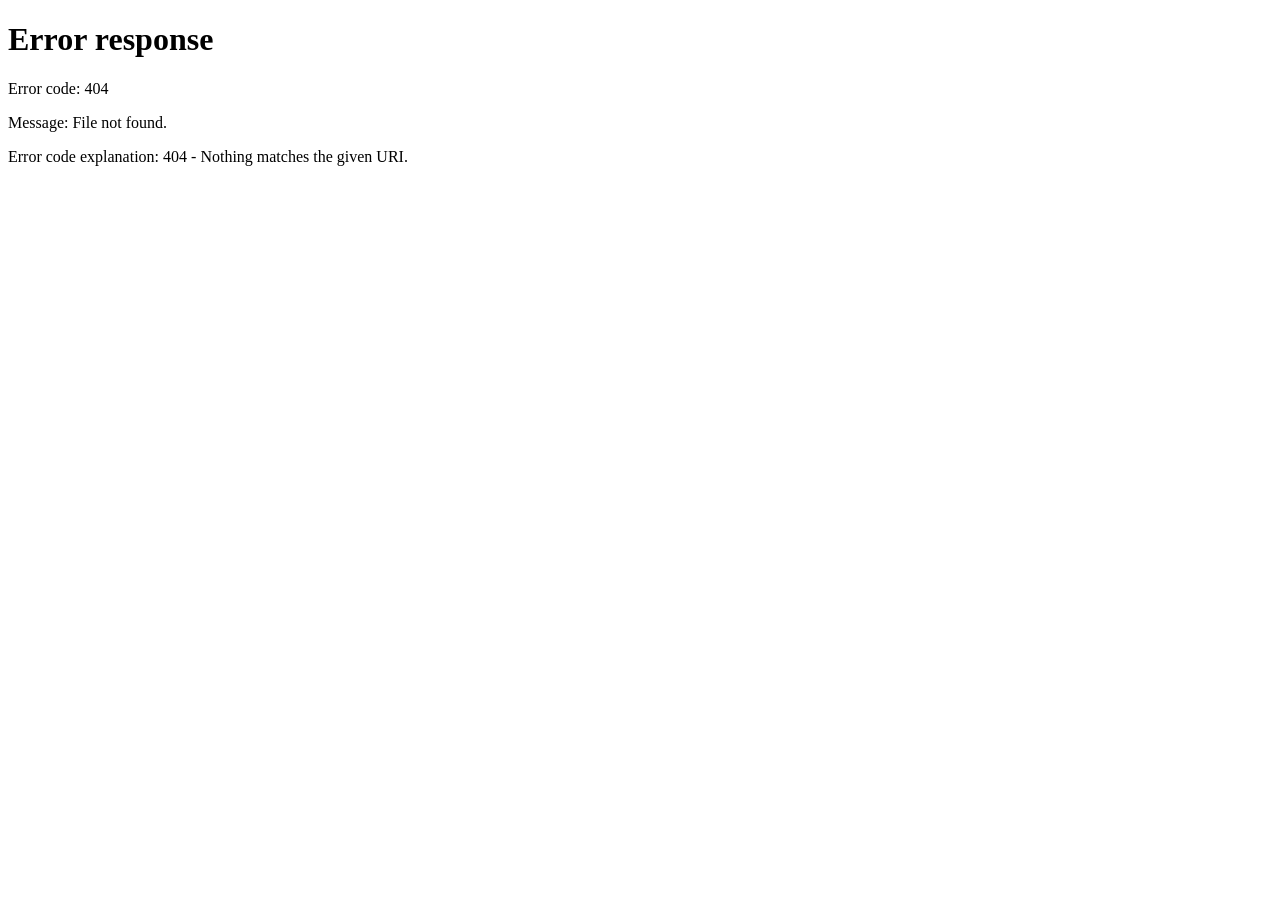
==== index.html @ 9e2009c6 "Add root page redirect to Forma3D website" ====
<!DOCTYPE html>
<html lang="es">
<head>
  <meta charset="UTF-8">
  <meta name="viewport" content="width=device-width, initial-scale=1.0">
  <meta http-equiv="refresh" content="0; url=/Forma3D/Web/Html/">
  <title>Forma3D</title>
  <script>window.location.replace('/Forma3D/Web/Html/');</script>
</head>
<body>
  <p>Abriendo Forma3D… <a href="/Forma3D/Web/Html/">Pulsa aquí si no se abre automáticamente.</a></p>
</body>
</html>
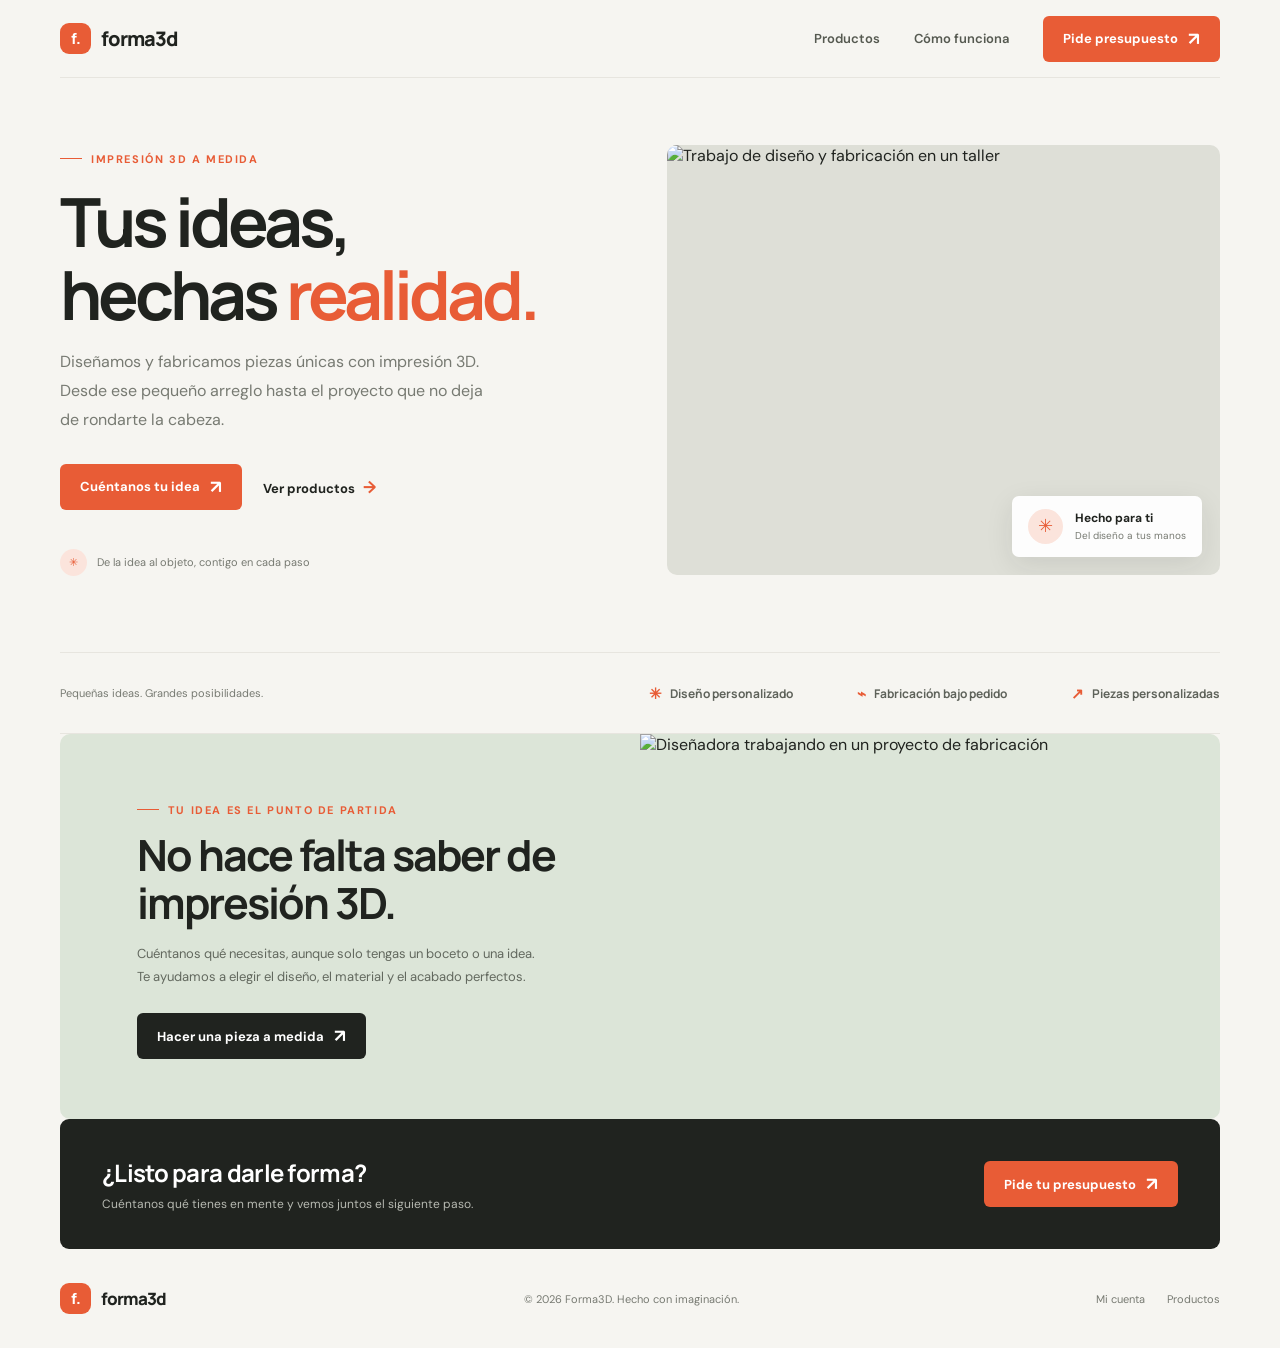
==== commit 187ece8f: "Actualiza web" ====
--- a/index.html
+++ b/index.html
@@ -1,13 +1,78 @@
-<!DOCTYPE html>
+﻿<!DOCTYPE html>
 <html lang="es">
 <head>
-  <meta charset="UTF-8">
-  <meta name="viewport" content="width=device-width, initial-scale=1.0">
-  <meta http-equiv="refresh" content="0; url=/Forma3D/Web/Html/">
-  <title>Forma3D</title>
-  <script>window.location.replace('/Forma3D/Web/Html/');</script>
+    <meta charset="UTF-8">
+    <meta name="viewport" content="width=device-width, initial-scale=1.0">
+    <meta name="theme-color" content="#f6f5f1">
+    <meta name="description" content="Impresión 3D a medida para tus ideas. Diseño, prototipos y piezas únicas, fabricadas localmente.">
+    <title>Forma3D — Ideas que toman forma</title>
+    <link rel="preconnect" href="https://fonts.googleapis.com">
+    <link rel="preconnect" href="https://fonts.gstatic.com" crossorigin>
+    <link href="https://fonts.googleapis.com/css2?family=DM+Sans:wght@400;500;600;700&family=Manrope:wght@400;500;600;700;800&display=swap" rel="stylesheet">
+    <link rel="stylesheet" href="css/styles.css">
 </head>
 <body>
-  <p>Abriendo Forma3D… <a href="/Forma3D/Web/Html/">Pulsa aquí si no se abre automáticamente.</a></p>
+<header class="shell topbar">
+        <a class="brand" href="index.html" aria-label="Forma3D, inicio"><span class="brand-mark">f.</span>forma3d</a>
+        <nav class="nav-links" aria-label="Navegación principal">
+            <a href="productos.html#productos">Productos</a>
+            <a href="proceso.html#proceso">Cómo funciona</a>
+            <a class="button button-accent" href="cuenta.html">Pide presupuesto <span class="button-arrow" aria-hidden="true">↗</span></a>
+        </nav>
+    </header>
+    <main>
+
+        <section class="shell hero" aria-labelledby="hero-title">
+            <div class="hero-copy">
+                <span class="eyebrow">Impresión 3D a medida</span>
+                <h1 id="hero-title">Tus ideas,<br>hechas <span>realidad.</span></h1>
+                <p>Diseñamos y fabricamos piezas únicas con impresión 3D. Desde ese pequeño arreglo hasta el proyecto que no deja de rondarte la cabeza.</p>
+                <div class="hero-actions">
+                    <a class="button button-accent" href="cuenta.html">Cuéntanos tu idea <span class="button-arrow" aria-hidden="true">↗</span></a>
+                    <a class="text-link" href="productos.html#productos">Ver productos <span aria-hidden="true">→</span></a>
+                </div>
+                <div class="hero-note"><span class="hero-note-mark" aria-hidden="true">✳</span><span>De la idea al objeto, contigo en cada paso</span></div>
+            </div>
+            <div class="hero-art">
+                <img src="https://images.unsplash.com/photo-1581091226825-a6a2a5aee158?auto=format&amp;fit=crop&amp;w=1000&amp;q=85" alt="Trabajo de diseño y fabricación en un taller">
+                <div class="art-label">
+                    <span class="label-icon" aria-hidden="true">✳</span>
+                    <span><strong>Hecho para ti</strong><small>Del diseño a tus manos</small></span>
+                </div>
+            </div>
+        </section>
+
+        <div class="shell trust-strip" aria-label="Ventajas">
+            <p>Pequeñas ideas. Grandes posibilidades.</p>
+            <div class="trust-items">
+                <span><b aria-hidden="true">✳</b> Diseño personalizado</span>
+                <span><b aria-hidden="true">⌁</b> Fabricación bajo pedido</span>
+                <span><b aria-hidden="true">↗</b> Piezas personalizadas</span>
+            </div>
+        </div>
+
+        <section class="shell custom" aria-labelledby="custom-title">
+            <div class="custom-copy">
+                <span class="eyebrow">Tu idea es el punto de partida</span>
+                <h2 id="custom-title">No hace falta saber de impresión 3D.</h2>
+                <p>Cuéntanos qué necesitas, aunque solo tengas un boceto o una idea. Te ayudamos a elegir el diseño, el material y el acabado perfectos.</p>
+                <a class="button" href="cuenta.html">Hacer una pieza a medida <span class="button-arrow" aria-hidden="true">↗</span></a>
+            </div>
+            <div class="custom-image"><img src="https://images.unsplash.com/photo-1581092160562-40aa08e78837?auto=format&amp;fit=crop&amp;w=900&amp;q=85" alt="Diseñadora trabajando en un proyecto de fabricación" loading="lazy"></div>
+        </section>
+
+        <section class="shell cta" aria-labelledby="cta-title">
+            <div><h2 id="cta-title">¿Listo para darle forma?</h2><p>Cuéntanos qué tienes en mente y vemos juntos el siguiente paso.</p></div>
+            <a class="button button-accent" href="cuenta.html">Pide tu presupuesto <span class="button-arrow" aria-hidden="true">↗</span></a>
+        </section>
+    
+    </main>
+<footer class="shell">
+        <div class="footer-inner">
+            <a class="brand" href="index.html" aria-label="Forma3D, inicio"><span class="brand-mark">f.</span>forma3d</a>
+            <p class="copyright">© 2026 Forma3D. Hecho con imaginación.</p>
+            <div class="footer-links"><a href="cuenta.html">Mi cuenta</a><a href="productos.html#productos">Productos</a></div>
+        </div>
+    </footer>
 </body>
 </html>
--- a/css/styles.css
+++ b/css/styles.css
@@ -0,0 +1,307 @@
+﻿:root {
+            color-scheme: light;
+            --ink: #20231f;
+            --muted: #777a72;
+            --paper: #f6f5f1;
+            --white: #fff;
+            --accent: #e85c36;
+            --line: #e7e5df;
+            --green: #dce5d8;
+            --font-body: "DM Sans", sans-serif;
+            --font-display: "Manrope", sans-serif;
+        }
+
+        * { box-sizing: border-box; }
+        html { scroll-behavior: smooth; }
+        body {
+            margin: 0;
+            background: var(--paper);
+            color: var(--ink);
+            font-family: var(--font-body);
+            -webkit-font-smoothing: antialiased;
+        }
+
+        a { color: inherit; text-decoration: none; }
+        button, a { -webkit-tap-highlight-color: transparent; }
+        .shell { width: min(1160px, calc(100% - 48px)); margin: 0 auto; }
+        .topbar {
+            height: 78px;
+            display: flex;
+            align-items: center;
+            justify-content: space-between;
+            border-bottom: 1px solid var(--line);
+        }
+        .brand { display: inline-flex; align-items: center; gap: 10px; font: 800 20px var(--font-display); letter-spacing: -1px; }
+        .brand-mark {
+            display: grid;
+            width: 31px;
+            height: 31px;
+            place-items: center;
+            border-radius: 9px;
+            background: var(--accent);
+            color: white;
+            font-size: 15px;
+            letter-spacing: 0;
+        }
+        .nav-links { display: flex; align-items: center; gap: 34px; color: #555950; font-size: 13px; font-weight: 600; }
+        .nav-links a:hover, .footer-links a:hover { color: var(--accent); }
+        .button {
+            display: inline-flex;
+            min-height: 46px;
+            align-items: center;
+            justify-content: center;
+            gap: 10px;
+            padding: 0 20px;
+            border: 0;
+            border-radius: 6px;
+            background: var(--ink);
+            color: white;
+            font: 700 13px var(--font-body);
+            transition: transform .2s ease, background .2s ease;
+        }
+        .button:hover { transform: translateY(-2px); background: #383c36; }
+        .button-accent { background: var(--accent); }
+        .button-accent:hover { background: #cf4e2c; }
+        .button-arrow { font-size: 18px; line-height: 0; }
+
+        .hero {
+            min-height: 574px;
+            display: grid;
+            grid-template-columns: 1fr 1fr;
+            align-items: center;
+            gap: 54px;
+            padding: 64px 0 75px;
+        }
+        .eyebrow {
+            display: inline-flex;
+            align-items: center;
+            gap: 9px;
+            color: var(--accent);
+            font-size: 11px;
+            font-weight: 700;
+            letter-spacing: 1.6px;
+            text-transform: uppercase;
+        }
+        .eyebrow::before { width: 22px; height: 1px; background: currentColor; content: ""; }
+        h1, h2, h3, p { margin-top: 0; }
+        h1 {
+            max-width: 580px;
+            margin: 19px 0 18px;
+            font: 700 clamp(46px, 5.3vw, 68px)/1.07 var(--font-display);
+            letter-spacing: -4px;
+        }
+        h1 span { color: var(--accent); }
+        .hero-copy > p { max-width: 440px; margin-bottom: 29px; color: var(--muted); font-size: 16px; line-height: 1.8; }
+        .hero-actions { display: flex; align-items: center; gap: 21px; }
+        .text-link { font-size: 13px; font-weight: 700; }
+        .text-link span { margin-left: 5px; color: var(--accent); font-size: 17px; }
+        .hero-note { display: flex; align-items: center; gap: 10px; margin-top: 39px; color: var(--muted); font-size: 11px; }
+        .hero-note-mark { display: grid; width: 27px; height: 27px; place-items: center; border-radius: 50%; background: #fbe4dc; color: var(--accent); }
+        .hero-art {
+            position: relative;
+            min-height: 430px;
+            overflow: hidden;
+            border-radius: 10px;
+            background: #dedfd7;
+        }
+        .hero-art img { width: 100%; height: 430px; display: block; object-fit: cover; }
+        .art-label {
+            position: absolute;
+            right: 18px;
+            bottom: 18px;
+            display: flex;
+            align-items: center;
+            gap: 12px;
+            padding: 13px 16px;
+            border-radius: 7px;
+            background: rgba(255,255,255,.94);
+            box-shadow: 0 8px 28px #20231f18;
+        }
+        .label-icon { display: grid; width: 35px; height: 35px; place-items: center; border-radius: 50%; background: #fbe4dc; color: var(--accent); font-size: 18px; }
+        .art-label strong, .art-label small { display: block; }
+        .art-label strong { margin-bottom: 3px; font-size: 12px; }
+        .art-label small { color: var(--muted); font-size: 10px; }
+        .trust-strip { display: flex; min-height: 82px; align-items: center; justify-content: space-between; gap: 20px; border-top: 1px solid var(--line); border-bottom: 1px solid var(--line); }
+        .trust-strip p { margin: 0; color: var(--muted); font-size: 11px; }
+        .trust-items { display: flex; gap: clamp(24px, 5vw, 65px); color: #5e625a; font: 700 12px var(--font-display); }
+        .trust-items span { display: inline-flex; align-items: center; gap: 8px; }
+        .trust-items b { color: var(--accent); font-size: 15px; }
+
+        .section { padding: 96px 0; }
+        .section-heading { display: flex; align-items: end; justify-content: space-between; gap: 24px; margin-bottom: 36px; }
+        .section-heading h1, .section-heading h2 { margin: 12px 0 0; font: 700 clamp(30px, 4vw, 42px)/1.15 var(--font-display); letter-spacing: -2px; }
+        .section-heading > p { max-width: 350px; margin-bottom: 2px; color: var(--muted); font-size: 13px; line-height: 1.7; }
+        .product-grid { display: grid; grid-template-columns: repeat(3, 1fr); gap: 20px; }
+        .product-card { overflow: hidden; border: 1px solid var(--line); border-radius: 8px; background: var(--white); }
+        .product-image { height: 230px; overflow: hidden; background: #e6e5dd; }
+        .product-image img { width: 100%; height: 100%; display: block; object-fit: cover; transition: transform .4s ease; }
+        .product-card:hover .product-image img { transform: scale(1.04); }
+        .product-info { display: flex; align-items: center; justify-content: space-between; gap: 12px; padding: 19px 20px; }
+        .product-info h3 { margin: 0 0 5px; font: 700 15px var(--font-display); }
+        .product-info p { margin: 0; color: var(--muted); font-size: 11px; }
+        .product-price { flex-shrink: 0; color: var(--accent); font-size: 12px; font-weight: 700; }
+        .center-link { display: flex; justify-content: center; margin-top: 31px; }
+
+        .custom {
+            display: grid;
+            grid-template-columns: 1fr 1fr;
+            overflow: hidden;
+            border-radius: 10px;
+            background: var(--green);
+        }
+        .custom-copy { align-self: center; padding: 60px clamp(28px, 6vw, 78px); }
+        .custom-copy h2 { margin: 14px 0; font: 700 clamp(30px, 4vw, 43px)/1.13 var(--font-display); letter-spacing: -2px; }
+        .custom-copy p { max-width: 410px; margin-bottom: 25px; color: #62685e; font-size: 13px; line-height: 1.8; }
+        .custom-image { min-height: 360px; }
+        .custom-image img { width: 100%; height: 100%; min-height: 360px; display: block; object-fit: cover; }
+        .steps { display: grid; grid-template-columns: repeat(3, 1fr); gap: 26px; padding-top: 5px; }
+        .step { padding: 24px 23px; border-top: 1px solid #c9c7bf; }
+        .step-number { color: var(--accent); font: 700 12px var(--font-display); }
+        .step h3 { margin: 18px 0 9px; font: 700 17px var(--font-display); }
+        .step p { max-width: 280px; margin: 0; color: var(--muted); font-size: 12px; line-height: 1.8; }
+        .cta {
+            display: flex;
+            align-items: center;
+            justify-content: space-between;
+            gap: 24px;
+            padding: 37px 42px;
+            border-radius: 9px;
+            background: var(--ink);
+            color: white;
+        }
+        .cta h2 { margin: 0 0 7px; font: 700 24px var(--font-display); letter-spacing: -.7px; }
+        .cta p { margin: 0; color: #b6b9b1; font-size: 12px; }
+        footer { padding: 34px 0; }
+        .footer-inner { display: flex; align-items: center; justify-content: space-between; gap: 20px; }
+        .footer-inner .brand { font-size: 17px; }
+        .copyright, .footer-links { color: var(--muted); font-size: 11px; }
+        .footer-links { display: flex; gap: 22px; }
+        .footer-inner p { margin: 0; }
+
+        @media (max-width: 760px) {
+            .shell { width: min(100% - 36px, 560px); }
+            .topbar { height: auto; min-height: 68px; flex-wrap: wrap; gap: 10px; padding: 10px 0; }
+            .nav-links { width: 100%; justify-content: space-between; gap: 8px; font-size: 11px; }
+            .nav-links .button { min-height: 36px; padding: 0 8px; font-size: 10px; }
+            .hero { grid-template-columns: 1fr; gap: 34px; padding: 56px 0 45px; }
+            h1 { max-width: 510px; font-size: clamp(47px, 12vw, 65px); letter-spacing: -3px; }
+            .hero-copy > p { font-size: 14px; }
+            .hero-art, .hero-art img { min-height: 320px; height: 320px; }
+            .trust-strip { min-height: 100px; align-items: flex-start; justify-content: center; flex-direction: column; gap: 13px; padding: 17px 0; }
+            .trust-items { width: 100%; justify-content: space-between; gap: 10px; font-size: 10px; }
+            .trust-items span { gap: 5px; }
+            .section { padding: 68px 0; }
+            .section-heading { align-items: flex-start; flex-direction: column; gap: 14px; margin-bottom: 25px; }
+            .product-grid { grid-template-columns: 1fr; gap: 14px; }
+            .product-card { display: grid; grid-template-columns: 40% 1fr; }
+            .product-image { height: 145px; }
+            .product-info { padding: 14px; }
+            .product-info h3 { font-size: 13px; }
+            .product-price { font-size: 11px; }
+            .custom { grid-template-columns: 1fr; }
+            .custom-copy { padding: 39px 27px; }
+            .custom-image, .custom-image img { min-height: 260px; height: 260px; }
+            .steps { grid-template-columns: 1fr; gap: 9px; }
+            .step { padding: 17px 10px; }
+            .step h3 { margin-top: 10px; }
+            .cta { align-items: flex-start; flex-direction: column; padding: 30px 25px; }
+            .footer-inner { align-items: flex-start; flex-direction: column; }
+            .copyright { order: 2; }
+        }
+        @media (prefers-reduced-motion: reduce) {
+            *, *::before, *::after { scroll-behavior: auto !important; transition-duration: .01ms !important; }
+        }
+
+.nav-links a[aria-current='page'] { color: var(--accent); }
+[hidden] { display: none !important; }
+
+.account-page { min-height: 65vh; padding: 66px 0 90px; }
+.account-intro { max-width: 720px; margin-bottom: 30px; }
+.account-intro h1 { margin: 14px 0 8px; font-size: clamp(36px, 5vw, 52px); }
+.account-intro > p:not(.feedback) { color: var(--muted); font-size: 13px; }
+.account-email { min-height: 0; }
+.feedback { margin: 18px 0 0; padding: 13px 15px; border: 1px solid #c8d8c1; border-radius: 6px; background: #eaf1e6; color: #364633; font-size: 13px; line-height: 1.6; }
+.feedback-error { border-color: #efc4b8; background: #fff0eb; color: #9c3d28; }
+.auth-card, .new-request-card, .admin-notice { padding: clamp(24px, 5vw, 42px); border: 1px solid var(--line); border-radius: 9px; background: var(--white); }
+.auth-card { width: min(100%, 510px); margin: 0 auto; }
+.auth-card h2, .new-request-card h2 { margin: 0 0 9px; font: 700 25px var(--font-display); letter-spacing: -.8px; }
+.auth-card > p, .new-request-card > div > p, .admin-notice p { margin: 0 0 24px; color: var(--muted); font-size: 13px; line-height: 1.7; }
+#auth-form, #request-form, .quote-form, .status-form { display: grid; gap: 17px; }
+#auth-form { margin-top: 23px; }
+#auth-form label, #request-form label, .quote-form label, .status-form label { display: grid; gap: 8px; color: #454940; font-size: 12px; font-weight: 700; }
+#auth-form input, #request-form input, #request-form textarea, .quote-form input, .quote-form textarea, .status-form select {
+    width: 100%;
+    min-height: 45px;
+    padding: 11px 12px;
+    border: 1px solid #dcdad3;
+    border-radius: 5px;
+    background: white;
+    color: var(--ink);
+    font: 400 13px var(--font-body);
+}
+#request-form input[type="file"] { height: auto; min-height: 48px; }
+#request-form textarea, .quote-form textarea { min-height: 92px; resize: vertical; }
+#auth-form input:focus, #request-form input:focus, #request-form textarea:focus, .quote-form input:focus, .quote-form textarea:focus, .status-form select:focus { outline: 2px solid #e85c3666; border-color: var(--accent); }
+#auth-form button, #request-form button, .quote-form button, .status-form button { justify-self: start; cursor: pointer; }
+button:disabled { cursor: wait; opacity: .65; }
+.mode-button { margin-top: 21px; padding: 5px 0; border: 0; background: none; color: var(--accent); cursor: pointer; }
+.dashboard-toolbar { display: flex; align-items: center; justify-content: space-between; gap: 20px; margin-bottom: 23px; }
+.dashboard-toolbar p { margin: 0; color: var(--muted); font-size: 12px; }
+.dashboard-toolbar strong { color: var(--ink); }
+.button-secondary { border: 1px solid var(--line); background: white; color: var(--ink); }
+.button-secondary:hover { background: #f0eee8; }
+.new-request-card { display: grid; grid-template-columns: .8fr 1.2fr; gap: clamp(24px, 6vw, 64px); align-items: start; background: var(--green); }
+.new-request-card h2 { margin-top: 14px; font-size: clamp(25px, 4vw, 34px); }
+.new-request-card > div > p { margin: 0; }
+.requests-section { padding-top: 67px; }
+.requests-section .section-heading { margin-bottom: 23px; }
+.requests-section .section-heading h2 { font-size: 30px; }
+.status-filter { display: grid; min-width: 205px; gap: 7px; color: var(--muted); font-size: 11px; font-weight: 600; }
+.status-filter select { min-height: 39px; padding: 8px 11px; border: 1px solid #dcdad3; border-radius: 5px; background: white; color: var(--ink); font: 500 12px var(--font-body); }
+.history-section { margin-top: 15px; padding-top: 34px; border-top: 1px solid var(--line); }
+.request-list { display: grid; grid-template-columns: repeat(2, minmax(0, 1fr)); gap: 17px; }
+.request-card { padding: 21px; border: 1px solid var(--line); border-radius: 8px; background: white; }
+.request-card-heading { display: flex; align-items: flex-start; justify-content: space-between; gap: 12px; margin-bottom: 17px; }
+.request-date { color: var(--muted); font-size: 10px; }
+.request-card h3 { margin: 6px 0 0; font: 700 16px var(--font-display); overflow-wrap: anywhere; }
+.status-badge { flex: 0 0 auto; padding: 6px 9px; border-radius: 20px; background: #f0eee8; color: #5d6058; font-size: 10px; font-weight: 700; }
+.status-pending { background: #fff2d6; color: #735312; }
+.status-quoted { background: #eaf1e6; color: #3f6334; }
+.status-accepted, .status-in_progress { background: #e7eff8; color: #345579; }
+.status-completed { background: #e7efe8; color: #3c6745; }
+.status-rejected { background: #fff0eb; color: #9c3d28; }
+.request-customer, .request-description, .request-quote, .request-note { color: var(--muted); font-size: 12px; line-height: 1.7; overflow-wrap: anywhere; }
+.request-customer strong, .request-quote strong { color: var(--ink); }
+.request-description { white-space: pre-wrap; }
+.request-quote { margin-bottom: 6px; }
+.request-note { padding: 11px 13px; border-left: 2px solid var(--accent); background: #f8f6f1; }
+.model-download { display: inline-flex; margin: 4px 0 17px; color: var(--accent); }
+.request-card > .button { margin-top: 3px; cursor: pointer; }
+.quote-actions { display: flex; flex-wrap: wrap; gap: 9px; }
+.quote-actions .button { cursor: pointer; }
+.quote-form, .status-form { margin-top: 15px; padding-top: 16px; border-top: 1px solid var(--line); }
+.quote-form input, .status-form select { min-height: 40px; }
+.quote-form textarea { min-height: 72px; }
+.empty-state { grid-column: 1 / -1; margin: 0; padding: 23px; border: 1px dashed #d2d0c8; border-radius: 7px; color: var(--muted); font-size: 13px; text-align: center; }
+.admin-notice { margin-bottom: 32px; background: var(--green); }
+.admin-notice p { margin: 12px 0 0; }
+.role-form { display: grid; grid-template-columns: minmax(0, 1fr) minmax(0, .7fr) auto; align-items: end; gap: 14px; margin-top: 24px; padding-top: 22px; border-top: 1px solid #c9d2c4; }
+.role-form h2 { grid-column: 1 / -1; margin: 0; font: 700 18px var(--font-display); }
+.role-form label, .status-form label { display: grid; gap: 7px; color: #454940; font-size: 12px; font-weight: 700; }
+.role-form input, .role-form select, .status-form select { width: 100%; min-height: 42px; padding: 9px 11px; border: 1px solid #dcdad3; border-radius: 5px; background: white; color: var(--ink); font: 400 13px var(--font-body); }
+.role-form button { min-height: 42px; cursor: pointer; }
+.status-form { grid-template-columns: minmax(0, 1fr) auto; align-items: end; }
+.status-form select { min-height: 40px; }
+.status-form button { min-height: 40px; }
+
+@media (max-width: 760px) {
+    .account-page { padding: 46px 0 65px; }
+    .new-request-card { grid-template-columns: 1fr; gap: 25px; }
+    .request-list { grid-template-columns: 1fr; }
+    .role-form { grid-template-columns: 1fr; }
+    .role-form h2 { grid-column: auto; }
+    .status-form { grid-template-columns: 1fr; }
+    .requests-section .section-heading { align-items: flex-start; }
+    .status-filter { width: 100%; }
+    .dashboard-toolbar { align-items: flex-start; flex-direction: column; }
+}
